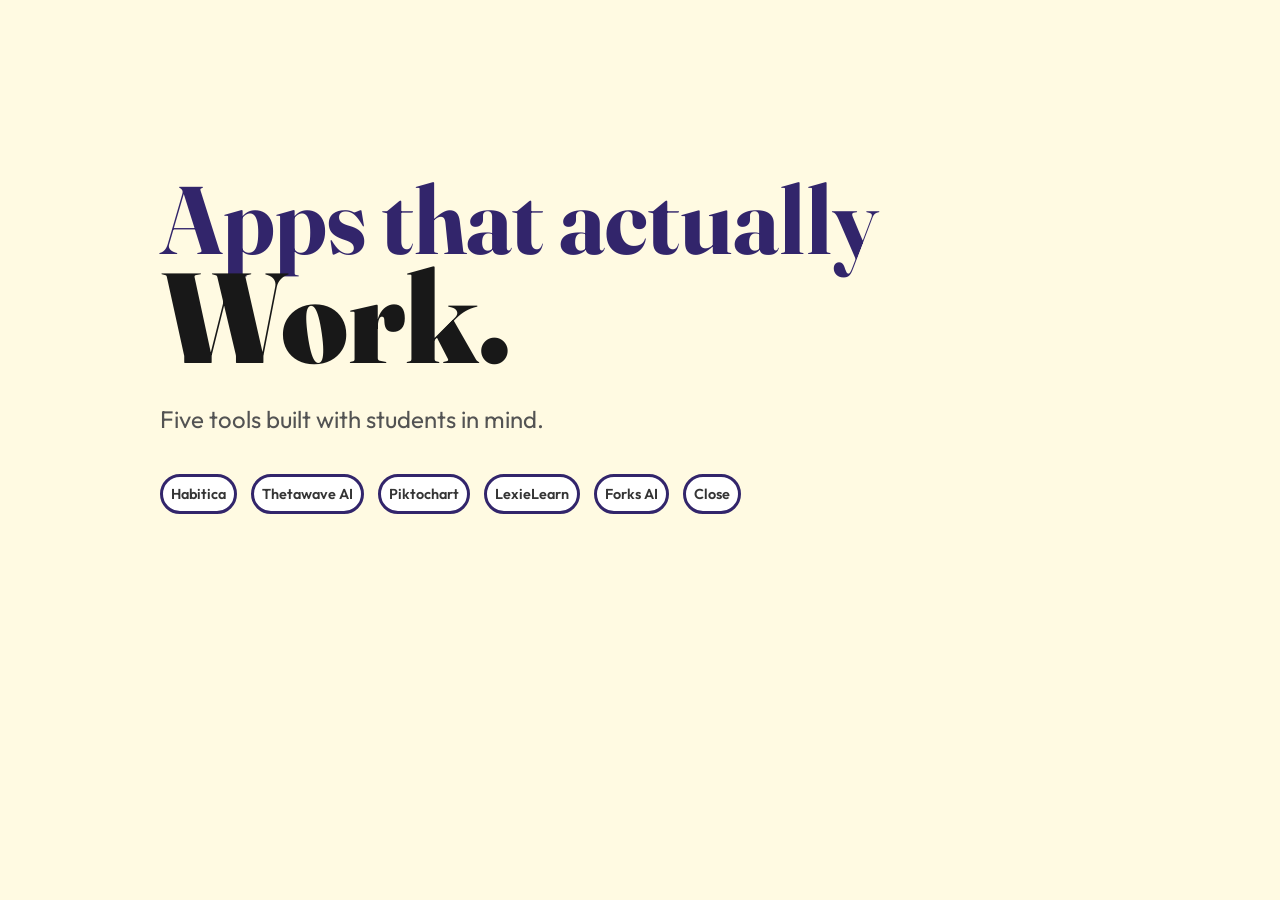
==== index.html @ 433251bd "Change title and help text in index.html Updated the title and adjusted the help text in the HTML fi" ====
<!DOCTYPE html>
<html lang="en">
<head>
    <meta charset="UTF-8">
    <meta name="viewport" content="width=device-width, initial-scale=1.0">
    <title>AppThatYouNeed</title>
    <style>
        @import url('https://fonts.googleapis.com/css2?family=Fraunces:ital,opsz,wght@0,9..144,400;0,9..144,700;0,9..144,900;1,9..144,600&display=swap');
        @import url('https://fonts.googleapis.com/css2?family=Outfit:wght@300;400;500;600;700&display=swap');
    
        body {
            background-color: #fffae2;
            font-family: Arial, sans-serif;
            margin: 0;
            padding: 0;
        } 
        .hero {
            font-family: 'Fraunces', serif;
            font-size: 6rem;
            font-weight: 700;
            color: #32256b;
            margin-top: 10rem;
            margin-left: 10rem;
        }
        .hero2 {
            font-family: 'Fraunces', serif;
            font-size: 8rem;
            font-weight: 900;
            color: #181818;
            position: relative;
            top: -2.5rem;
        }
        .help {
            font-family: 'Outfit', sans-serif;
            font-size: 1.5rem;
            color: #535353;
            position: relative;
            top: -6rem;
            margin-left: 10rem;
            max-width: 600px;
        }
        
        .side-panel {
        position: fixed;
        top: 7rem;
        right: 0;
        width: 300px;
        height: 400px;
        background-color: #fcf9ee;
        box-shadow: -5px 0 15px rgba(0, 0, 0, 0.1);
        padding: 40px;
        border-radius: 1rem;
        
        transform: translateX(130%); 
        
        transition: transform 0.3s ease-in-out; 
        z-index: 1000;
        }

        .side-panel.active {
        transform: rotate(350deg) translateX(20%);
        }
        .side-panel:hover {
        transform: rotate(355deg) scale(1.05);
        }
        button {
            font-family: 'Outfit', sans-serif;
            font-size: 0.9rem;
            background-color: #ffffff;
            color: #2b2b2b;
            border: 3px solid #32256b;
            border-radius: 5rem;
            padding: 0.5rem 1rem;
            font-weight: 600;
            cursor: pointer;
        }
        button:hover {
            background-color: #32256b;
            color: #ffffff;
        }
        .more-about-link,
        .try-it-link {
            display: inline-block;
            font-family: 'Outfit', sans-serif;
            font-size: 0.9rem;
            background-color: #ffffff;
            color: #2b2b2b;
            border: 3px solid #32256b;
            border-radius: 5rem;
            padding: 0.5rem 1rem;
            font-weight: 600;
            text-decoration: none;
            cursor: pointer;
        }
        .more-about-link:hover,
        .try-it-link:hover {
            background-color: #32256b;
            color: #ffffff;
        }
        .tool-button {
            font-family: 'Outfit', sans-serif;
            background-color: #ffffff;
            font-weight: 600;
            color: #353535;
            border: 3px solid #32256b;
            border-radius: 5rem;
            position: relative;
            margin-right: 0.6rem;
            top: -5rem;
            left: 10rem;
            padding: 0.5rem;
        }
        .tool-button:hover {
            background-color: #32256b;
            color: #ffffff;
            cursor: pointer;
        }
        img {
            width: 100px;
            height: 100px;
            border-radius: 1rem;
            margin-bottom: 1rem;
            box-shadow: 0 4px 8px rgba(0, 0, 0, 0.5);
        }
        .title {
            font-family: 'Fraunces', serif;
            font-size: 1.5rem;
            font-weight: 700;
            color: #32256b;
            margin-bottom: 0.5rem;
            position: relative;
            top: -1rem;
            text-indent: 1rem;
        }
        .description {
            font-family: 'Outfit', sans-serif;
            font-size: 1rem;
            color: #535353;
            position: relative;
            top: -1rem;
        }
    </style>
</head>
<body>
    <h1 class="hero">Apps that actually <br><span class="hero2">Work.</span></h1>
    <p class="help">Five tools built with students in mind.</p>
    
    <button class="tool-button" onclick="showPanel('panel-1')">Habitica</button>
    <button class="tool-button" onclick="showPanel('panel-2')">Thetawave AI</button>
    <button class="tool-button" onclick="showPanel('panel-3')">Piktochart</button>
    <button class="tool-button" onclick="showPanel('panel-4')">LexieLearn</button>
    <button class="tool-button" onclick="showPanel('panel-5')">Forks AI</button>
    <button class="tool-button" onclick="closeAllPanels()">Close</button>

    <div id="panel-1" class="side-panel">
    <img src="habitica.jpg" alt="HabiticaLogo">
    <h2 class="title">Habitica</h2>
    <p class="description">This is a simple description for Habitica.</p>
    <a class="more-about-link" href="habitica.html">More about Habitica</a>
    <a class="try-it-link" href="https://habitica.com/static/home">Try It Now</a>
    </div>

    <div id="panel-2" class="side-panel">
    <img src="thetawave.jpg" alt="ThetawaveAILogo">
    <h2 class="title">Thetawave AI</h2>
    <p class="description">This is a simple description for Thetawave AI.</p>
    <a class="more-about-link" href="thetawave.html">More about Thetawave AI</a>
    <a class="try-it-link" href="https://thetawave.ai/">Try It Now</a>
    </div>

    <div id="panel-3" class="side-panel">
    <img src="piktochart.jpg" alt="PiktochartLogo">
    <h2 class="title">Piktochart</h2>
    <p class="description">This is a simple description for Piktochart.</p>
    <a class="more-about-link" href="piktochart.html">More about Piktochart</a>
    <a class="try-it-link" href="https://piktochart.com/?nab=1">Try It Now</a>
    </div>

    <div id="panel-4" class="side-panel">
    <img src="lexielearn.jpg" alt="LexieLearnLogo">
    <h2 class="title">LexieLearn</h2>
    <p class="description">This is a simple description for LexieLearn.</p>
    <a class="more-about-link" href="lexielearn.html">More about LexieLearn</a>
    <a class="try-it-link" href="https://www.lexielearn.com/">Try It Now</a>
    </div>

    <div id="panel-5" class="side-panel">
    <img src="forks.jpg" alt="ForksAILogo">
    <h2 class="title">Forks AI</h2>
    <p class="description">This is a simple description for Forks AI.</p>
    <a class="more-about-link" href="forks.html">More about Forks AI</a>
    <a class="try-it-link" href="https://forksai.app/">Try It Now</a>
    </div>
    <script>
        function showPanel(targetId) {
        const panels = document.querySelectorAll('.side-panel');
        
        panels.forEach(panel => {
            panel.classList.remove('active');
        });

        const targetPanel = document.getElementById(targetId);
        if (targetPanel) {
            targetPanel.classList.add('active');
        }
        }

        function closeAllPanels() {
        const panels = document.querySelectorAll('.side-panel');
        panels.forEach(panel => {
            panel.classList.remove('active');
        });
        }
    </script>
</body>
</html>
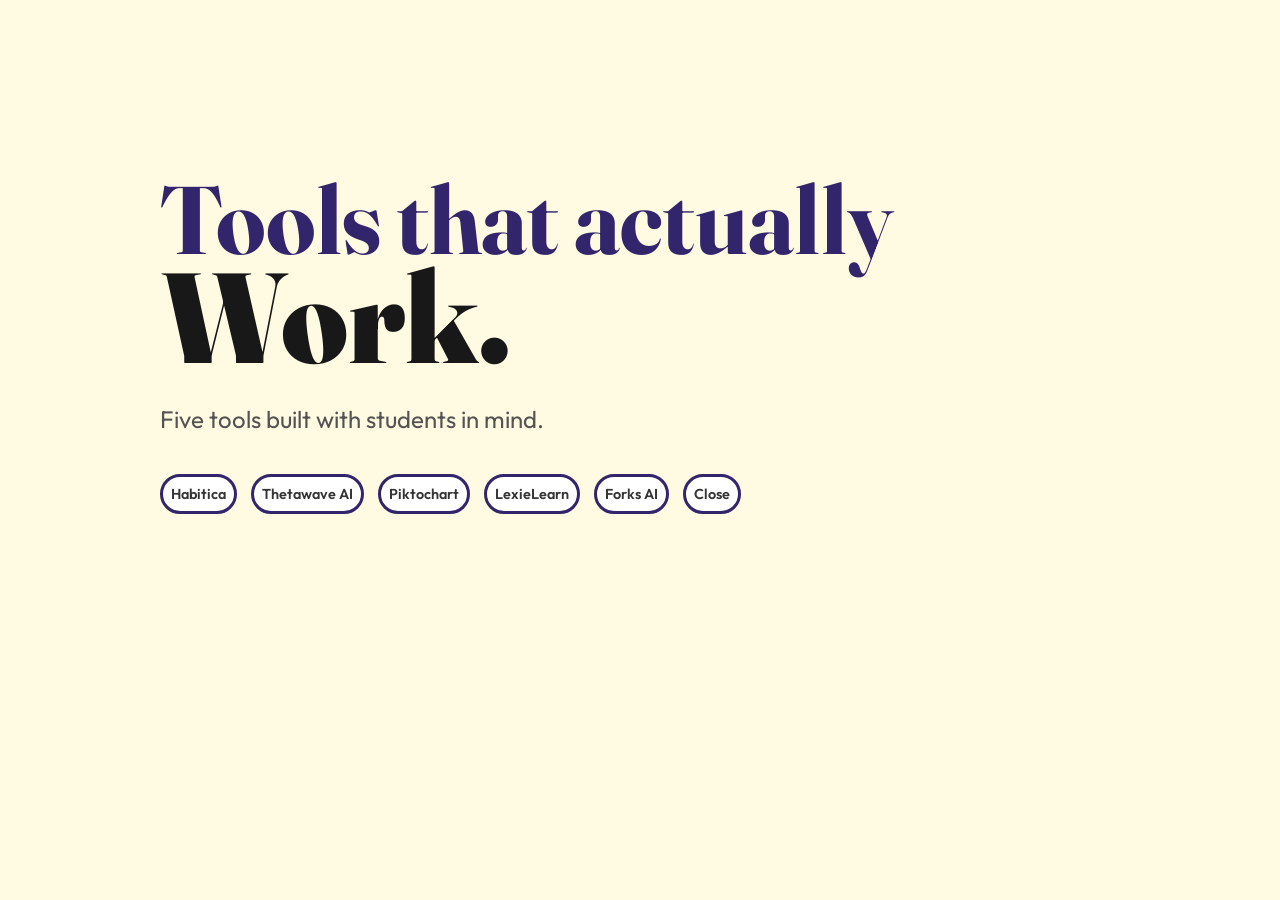
==== commit b0919b53: "Update index.html" ====
--- a/index.html
+++ b/index.html
@@ -142,7 +142,7 @@
     </style>
 </head>
 <body>
-    <h1 class="hero">Apps that actually <br><span class="hero2">Work.</span></h1>
+    <h1 class="hero">Tools that actually <br><span class="hero2">Work.</span></h1>
     <p class="help">Five tools built with students in mind.</p>
     
     <button class="tool-button" onclick="showPanel('panel-1')">Habitica</button>
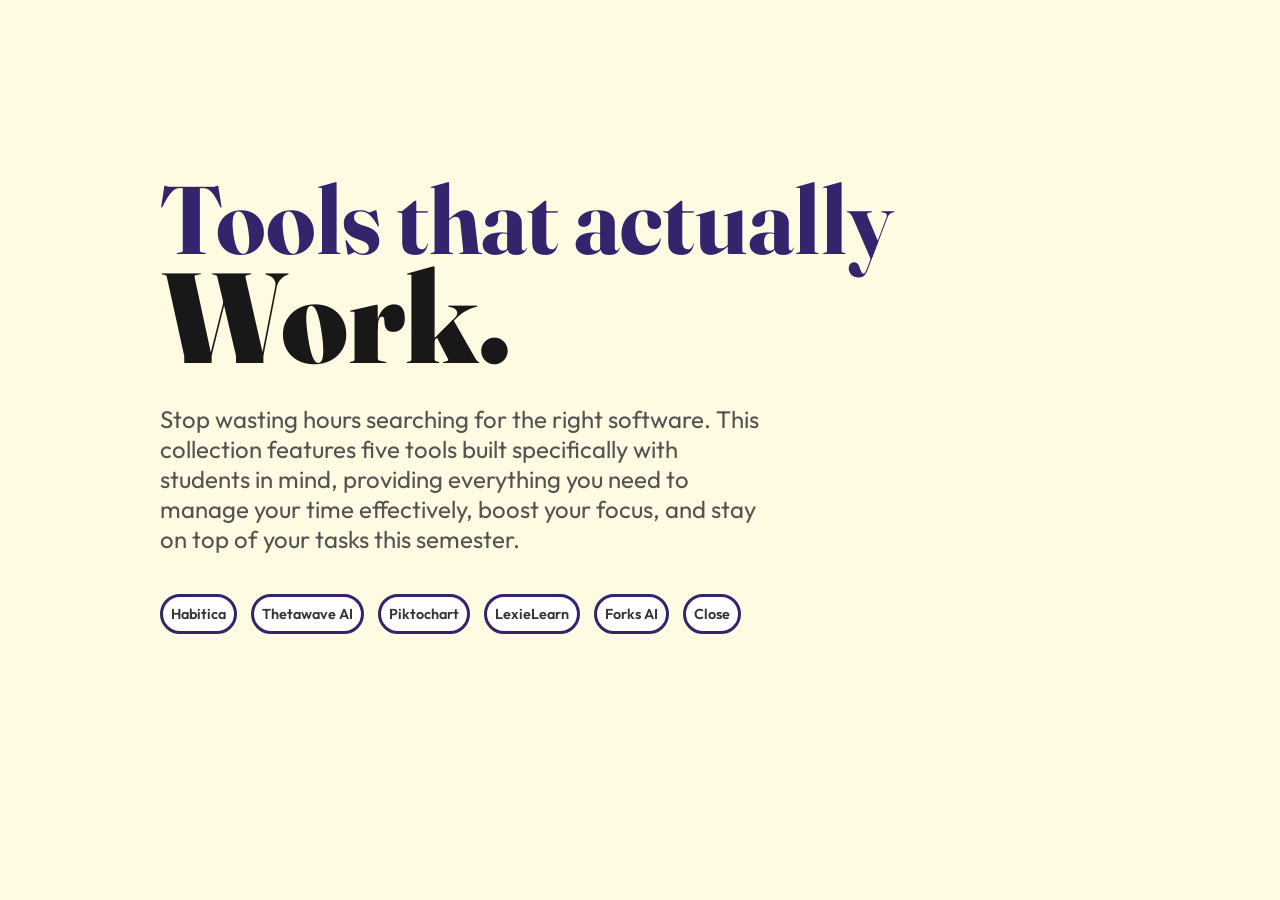
==== commit b3cddc15: "Update index.html" ====
--- a/index.html
+++ b/index.html
@@ -143,7 +143,7 @@
 </head>
 <body>
     <h1 class="hero">Tools that actually <br><span class="hero2">Work.</span></h1>
-    <p class="help">Five tools built with students in mind.</p>
+    <p class="help">Stop wasting hours searching for the right software. This collection features five tools built specifically with students in mind, providing everything you need to manage your time effectively, boost your focus, and stay on top of your tasks this semester.</p>
     
     <button class="tool-button" onclick="showPanel('panel-1')">Habitica</button>
     <button class="tool-button" onclick="showPanel('panel-2')">Thetawave AI</button>
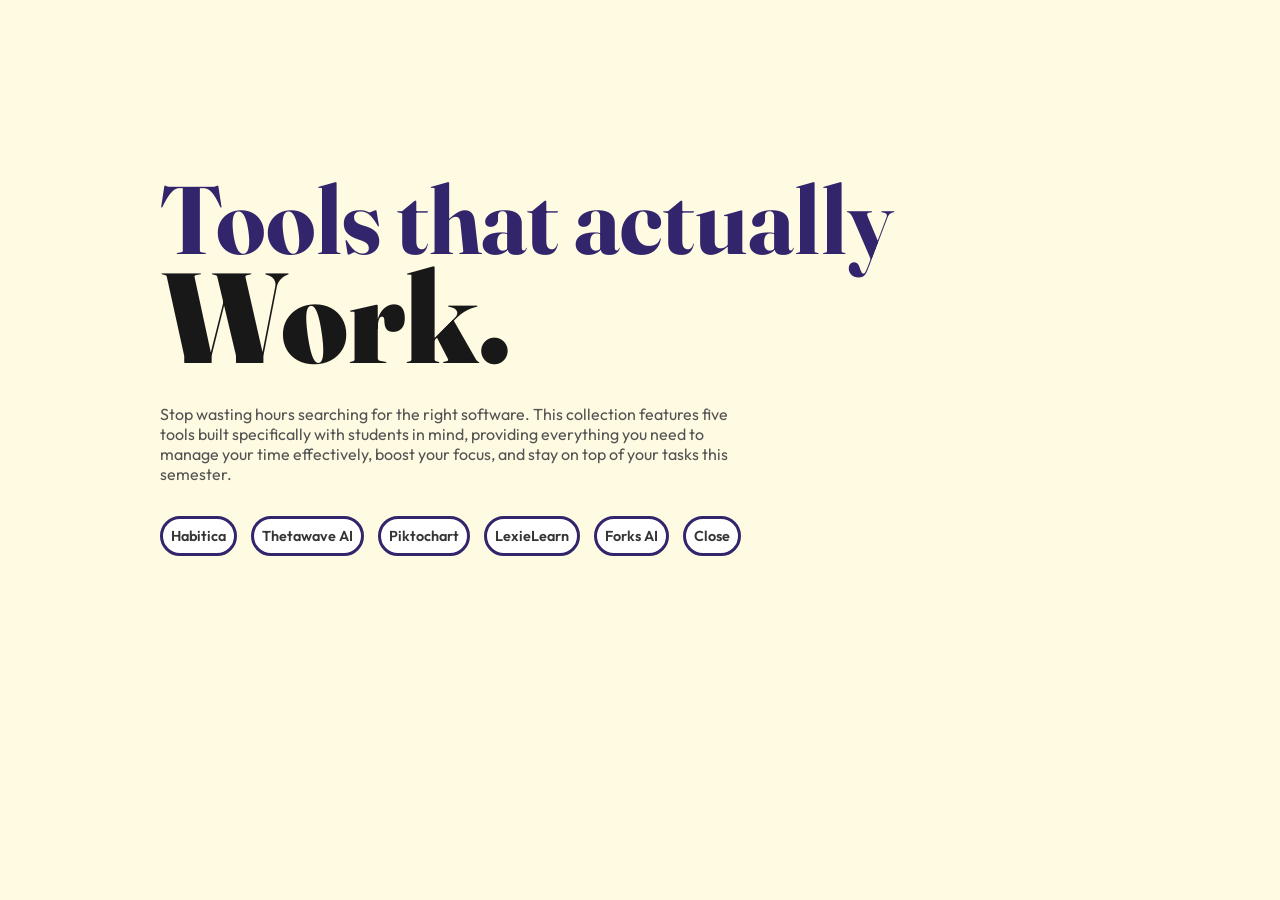
==== commit 4bac114c: "Update index.html" ====
--- a/index.html
+++ b/index.html
@@ -3,7 +3,7 @@
 <head>
     <meta charset="UTF-8">
     <meta name="viewport" content="width=device-width, initial-scale=1.0">
-    <title>AppThatYouNeed</title>
+    <title>ToolsThatYouNeed</title>
     <style>
         @import url('https://fonts.googleapis.com/css2?family=Fraunces:ital,opsz,wght@0,9..144,400;0,9..144,700;0,9..144,900;1,9..144,600&display=swap');
         @import url('https://fonts.googleapis.com/css2?family=Outfit:wght@300;400;500;600;700&display=swap');
@@ -32,7 +32,7 @@
         }
         .help {
             font-family: 'Outfit', sans-serif;
-            font-size: 1.5rem;
+            font-size: 1rem;
             color: #535353;
             position: relative;
             top: -6rem;
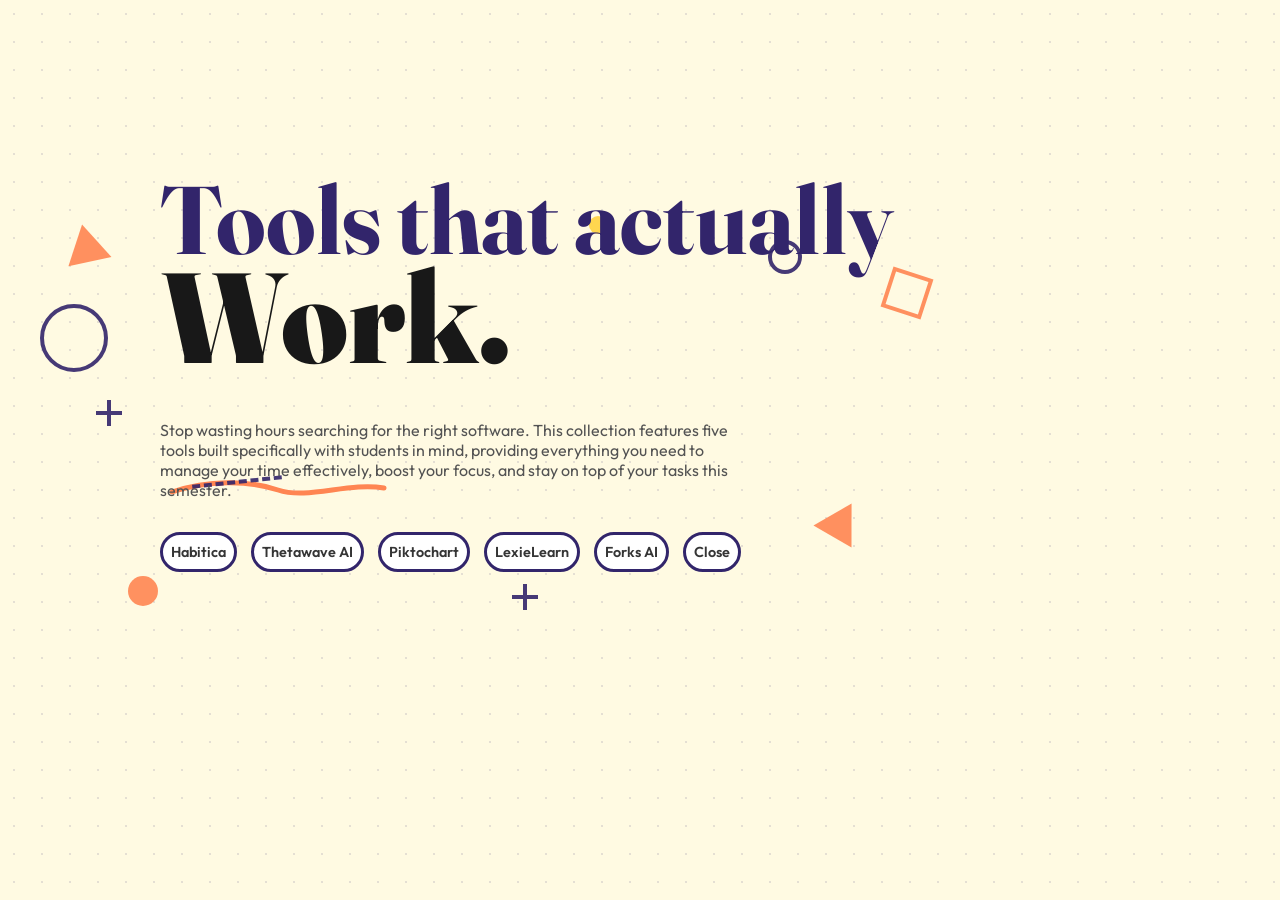
==== commit cf8e9ce8: "Add files via upload" ====
--- a/index.html
+++ b/index.html
@@ -3,7 +3,7 @@
 <head>
     <meta charset="UTF-8">
     <meta name="viewport" content="width=device-width, initial-scale=1.0">
-    <title>ToolsThatYouNeed</title>
+    <title>AppThatYouNeed</title>
     <style>
         @import url('https://fonts.googleapis.com/css2?family=Fraunces:ital,opsz,wght@0,9..144,400;0,9..144,700;0,9..144,900;1,9..144,600&display=swap');
         @import url('https://fonts.googleapis.com/css2?family=Outfit:wght@300;400;500;600;700&display=swap');
@@ -13,7 +13,97 @@
             font-family: Arial, sans-serif;
             margin: 0;
             padding: 0;
-        } 
+            overflow-x: hidden;
+            position: relative;
+            background-image:
+                radial-gradient(circle, rgba(50,37,107,0.13) 1.4px, transparent 1.4px);
+            background-size: 28px 28px;
+        }
+
+        /* ---- Decorative geometry layer ---- */
+        .geo-field {
+            position: absolute;
+            top: 0;
+            left: 0;
+            width: 100%;
+            height: 100%;
+            overflow: hidden;
+            pointer-events: none;
+            z-index: 0;
+        }
+        .geo {
+            position: absolute;
+            opacity: 0.9;
+        }
+        .geo-triangle {
+            width: 0;
+            height: 0;
+            border-left: 22px solid transparent;
+            border-right: 22px solid transparent;
+            border-bottom: 38px solid #ff8552;
+        }
+        .geo-circle-outline {
+            border-radius: 50%;
+            border: 4px solid #32256b;
+        }
+        .geo-circle-fill {
+            border-radius: 50%;
+            background-color: #ffd23f;
+        }
+        .geo-square {
+            border: 4px solid #ff8552;
+            transform: rotate(18deg);
+        }
+        .geo-plus {
+            position: absolute;
+        }
+        .geo-plus::before,
+        .geo-plus::after {
+            content: "";
+            position: absolute;
+            background-color: #32256b;
+        }
+        .geo-plus::before {
+            width: 26px;
+            height: 4px;
+            top: 11px;
+            left: 0;
+        }
+        .geo-plus::after {
+            width: 4px;
+            height: 26px;
+            top: 0;
+            left: 11px;
+        }
+        .geo-dash {
+            border-bottom: 4px dashed #32256b;
+        }
+
+        @keyframes drift {
+            0%, 100% { transform: translateY(0) rotate(var(--r, 0deg)); }
+            50% { transform: translateY(-16px) rotate(var(--r, 0deg)); }
+        }
+        @keyframes spin-slow {
+            from { transform: rotate(0deg); }
+            to { transform: rotate(360deg); }
+        }
+        .geo-float { animation: drift 6s ease-in-out infinite; }
+        .geo-spin { animation: spin-slow 18s linear infinite; }
+
+        @media (prefers-reduced-motion: reduce) {
+            .geo-float, .geo-spin { animation: none; }
+        }
+
+        .hero, .help, .tool-button {
+            position: relative;
+            z-index: 1;
+        }
+
+        .scribble-underline {
+            display: block;
+            margin-top: -1.5rem;
+            margin-left: 10.5rem;
+        }
         .hero {
             font-family: 'Fraunces', serif;
             font-size: 6rem;
@@ -132,6 +222,41 @@
             top: -1rem;
             text-indent: 1rem;
         }
+        .side-panel {
+            overflow: visible;
+        }
+        .logo-frame {
+            position: relative;
+            width: 100px;
+            margin-bottom: 1rem;
+        }
+        .logo-frame::before {
+            content: "";
+            position: absolute;
+            top: 10px;
+            left: -10px;
+            width: 100px;
+            height: 100px;
+            border: 4px solid #ff8552;
+            border-radius: 1rem;
+            transform: rotate(-8deg);
+            z-index: 0;
+        }
+        .logo-frame img {
+            position: relative;
+            z-index: 1;
+            margin-bottom: 0;
+        }
+        .side-panel::after {
+            content: "";
+            position: absolute;
+            width: 14px;
+            height: 14px;
+            border-radius: 50%;
+            background-color: #ffd23f;
+            bottom: 30px;
+            right: 24px;
+        }
         .description {
             font-family: 'Outfit', sans-serif;
             font-size: 1rem;
@@ -142,7 +267,23 @@
     </style>
 </head>
 <body>
+    <div class="geo-field" aria-hidden="true">
+        <div class="geo geo-triangle geo-float" style="top: 4rem; left: 4rem; --r: -12deg; transform: rotate(-12deg);"></div>
+        <div class="geo geo-circle-outline geo-float" style="width: 60px; height: 60px; top: 9rem; left: 2.5rem; animation-delay: .8s;"></div>
+        <div class="geo geo-circle-fill geo-float" style="width: 18px; height: 18px; top: 3.5rem; left: 46%; animation-delay: 1.4s;"></div>
+        <div class="geo geo-plus geo-float" style="top: 15rem; left: 6rem; animation-delay: .3s;"></div>
+        <div class="geo geo-square geo-spin" style="width: 34px; height: 34px; top: 7rem; right: 22rem;"></div>
+        <div class="geo geo-triangle geo-float" style="top: 22rem; right: 26rem; transform: rotate(150deg); animation-delay: 1.1s;"></div>
+        <div class="geo geo-circle-fill geo-float" style="width: 30px; height: 30px; background-color: #ff8552; top: 26rem; left: 8rem; animation-delay: .6s;"></div>
+        <div class="geo geo-dash" style="width: 90px; top: 20rem; left: 12rem; transform: rotate(-6deg);"></div>
+        <div class="geo geo-plus geo-float" style="top: 26.5rem; left: 40%; animation-delay: 1.6s;"></div>
+        <div class="geo geo-circle-outline geo-float" style="width: 26px; height: 26px; top: 5rem; left: 60%; animation-delay: 1.9s;"></div>
+    </div>
+
     <h1 class="hero">Tools that actually <br><span class="hero2">Work.</span></h1>
+    <svg class="scribble-underline" width="220" height="24" viewBox="0 0 220 24" fill="none" xmlns="http://www.w3.org/2000/svg" aria-hidden="true">
+        <path d="M4 16C40 4 80 4 110 14C140 24 180 6 216 12" stroke="#ff8552" stroke-width="5" stroke-linecap="round"/>
+    </svg>
     <p class="help">Stop wasting hours searching for the right software. This collection features five tools built specifically with students in mind, providing everything you need to manage your time effectively, boost your focus, and stay on top of your tasks this semester.</p>
     
     <button class="tool-button" onclick="showPanel('panel-1')">Habitica</button>
@@ -153,7 +294,7 @@
     <button class="tool-button" onclick="closeAllPanels()">Close</button>
 
     <div id="panel-1" class="side-panel">
-    <img src="habitica.jpg" alt="HabiticaLogo">
+    <div class="logo-frame"><img src="habitica.jpg" alt="HabiticaLogo"></div>
     <h2 class="title">Habitica</h2>
     <p class="description">This is a simple description for Habitica.</p>
     <a class="more-about-link" href="habitica.html">More about Habitica</a>
@@ -161,7 +302,7 @@
     </div>
 
     <div id="panel-2" class="side-panel">
-    <img src="thetawave.jpg" alt="ThetawaveAILogo">
+    <div class="logo-frame"><img src="thetawave.jpg" alt="ThetawaveAILogo"></div>
     <h2 class="title">Thetawave AI</h2>
     <p class="description">This is a simple description for Thetawave AI.</p>
     <a class="more-about-link" href="thetawave.html">More about Thetawave AI</a>
@@ -169,7 +310,7 @@
     </div>
 
     <div id="panel-3" class="side-panel">
-    <img src="piktochart.jpg" alt="PiktochartLogo">
+    <div class="logo-frame"><img src="piktochart.jpg" alt="PiktochartLogo"></div>
     <h2 class="title">Piktochart</h2>
     <p class="description">This is a simple description for Piktochart.</p>
     <a class="more-about-link" href="piktochart.html">More about Piktochart</a>
@@ -177,7 +318,7 @@
     </div>
 
     <div id="panel-4" class="side-panel">
-    <img src="lexielearn.jpg" alt="LexieLearnLogo">
+    <div class="logo-frame"><img src="lexielearn.jpg" alt="LexieLearnLogo"></div>
     <h2 class="title">LexieLearn</h2>
     <p class="description">This is a simple description for LexieLearn.</p>
     <a class="more-about-link" href="lexielearn.html">More about LexieLearn</a>
@@ -185,7 +326,7 @@
     </div>
 
     <div id="panel-5" class="side-panel">
-    <img src="forks.jpg" alt="ForksAILogo">
+    <div class="logo-frame"><img src="forks.jpg" alt="ForksAILogo"></div>
     <h2 class="title">Forks AI</h2>
     <p class="description">This is a simple description for Forks AI.</p>
     <a class="more-about-link" href="forks.html">More about Forks AI</a>
@@ -213,4 +354,4 @@
         }
     </script>
 </body>
-</html>
+</html>
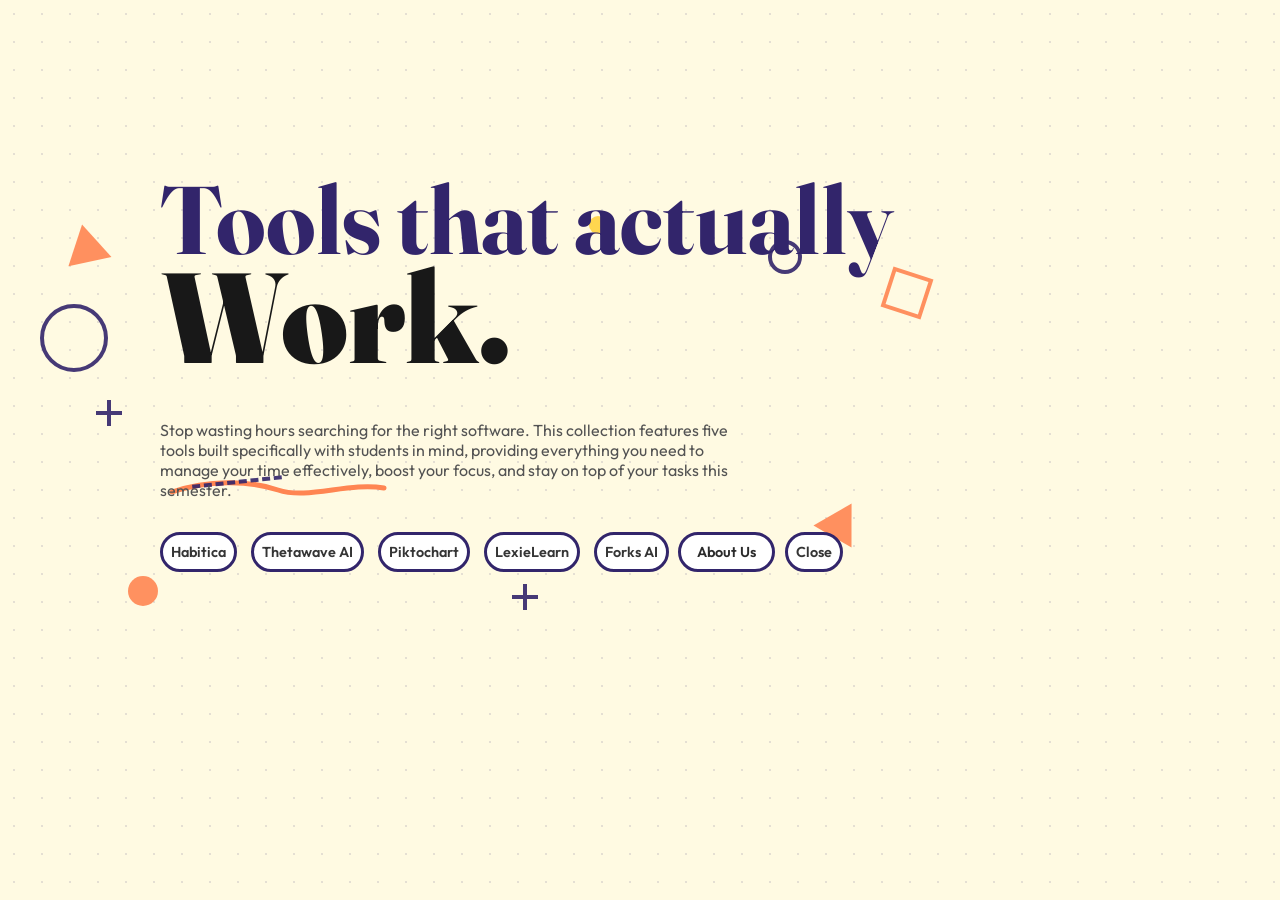
==== commit 91bc9e38: "Add files via upload" ====
--- a/index.html
+++ b/index.html
@@ -3,7 +3,7 @@
 <head>
     <meta charset="UTF-8">
     <meta name="viewport" content="width=device-width, initial-scale=1.0">
-    <title>AppThatYouNeed</title>
+    <title>ToolsThatYouNeed</title>
     <style>
         @import url('https://fonts.googleapis.com/css2?family=Fraunces:ital,opsz,wght@0,9..144,400;0,9..144,700;0,9..144,900;1,9..144,600&display=swap');
         @import url('https://fonts.googleapis.com/css2?family=Outfit:wght@300;400;500;600;700&display=swap');
@@ -168,8 +168,7 @@
             background-color: #32256b;
             color: #ffffff;
         }
-        .more-about-link,
-        .try-it-link {
+        .link-button {
             display: inline-block;
             font-family: 'Outfit', sans-serif;
             font-size: 0.9rem;
@@ -182,8 +181,7 @@
             text-decoration: none;
             cursor: pointer;
         }
-        .more-about-link:hover,
-        .try-it-link:hover {
+        .link-button:hover {
             background-color: #32256b;
             color: #ffffff;
         }
@@ -291,46 +289,47 @@
     <button class="tool-button" onclick="showPanel('panel-3')">Piktochart</button>
     <button class="tool-button" onclick="showPanel('panel-4')">LexieLearn</button>
     <button class="tool-button" onclick="showPanel('panel-5')">Forks AI</button>
+    <a class="link-button" href="aboutus.html" style="position: relative; top: -5rem; left: 9.7rem;">About Us</a>
     <button class="tool-button" onclick="closeAllPanels()">Close</button>
 
     <div id="panel-1" class="side-panel">
     <div class="logo-frame"><img src="habitica.jpg" alt="HabiticaLogo"></div>
     <h2 class="title">Habitica</h2>
     <p class="description">This is a simple description for Habitica.</p>
-    <a class="more-about-link" href="habitica.html">More about Habitica</a>
-    <a class="try-it-link" href="https://habitica.com/static/home">Try It Now</a>
+    <a class="link-button" href="habitica.html">More about Habitica</a>
+    <a class="link-button" href="https://habitica.com/static/home">Try It Now</a>
     </div>
 
     <div id="panel-2" class="side-panel">
     <div class="logo-frame"><img src="thetawave.jpg" alt="ThetawaveAILogo"></div>
     <h2 class="title">Thetawave AI</h2>
     <p class="description">This is a simple description for Thetawave AI.</p>
-    <a class="more-about-link" href="thetawave.html">More about Thetawave AI</a>
-    <a class="try-it-link" href="https://thetawave.ai/">Try It Now</a>
+    <a class="link-button" href="thetawave.html">More about Thetawave AI</a>
+    <a class="link-button" href="https://thetawave.ai/">Try It Now</a>
     </div>
 
     <div id="panel-3" class="side-panel">
     <div class="logo-frame"><img src="piktochart.jpg" alt="PiktochartLogo"></div>
     <h2 class="title">Piktochart</h2>
     <p class="description">This is a simple description for Piktochart.</p>
-    <a class="more-about-link" href="piktochart.html">More about Piktochart</a>
-    <a class="try-it-link" href="https://piktochart.com/?nab=1">Try It Now</a>
+    <a class="link-button" href="piktochart.html">More about Piktochart</a>
+    <a class="link-button" href="https://piktochart.com/?nab=1">Try It Now</a>
     </div>
 
     <div id="panel-4" class="side-panel">
     <div class="logo-frame"><img src="lexielearn.jpg" alt="LexieLearnLogo"></div>
     <h2 class="title">LexieLearn</h2>
     <p class="description">This is a simple description for LexieLearn.</p>
-    <a class="more-about-link" href="lexielearn.html">More about LexieLearn</a>
-    <a class="try-it-link" href="https://www.lexielearn.com/">Try It Now</a>
+    <a class="link-button" href="lexielearn.html">More about LexieLearn</a>
+    <a class="link-button" href="https://www.lexielearn.com/">Try It Now</a>
     </div>
 
     <div id="panel-5" class="side-panel">
     <div class="logo-frame"><img src="forks.jpg" alt="ForksAILogo"></div>
     <h2 class="title">Forks AI</h2>
     <p class="description">This is a simple description for Forks AI.</p>
-    <a class="more-about-link" href="forks.html">More about Forks AI</a>
-    <a class="try-it-link" href="https://forksai.app/">Try It Now</a>
+    <a class="link-button" href="forks.html">More about Forks AI</a>
+    <a class="link-button" href="https://forksai.app/">Try It Now</a>
     </div>
     <script>
         function showPanel(targetId) {
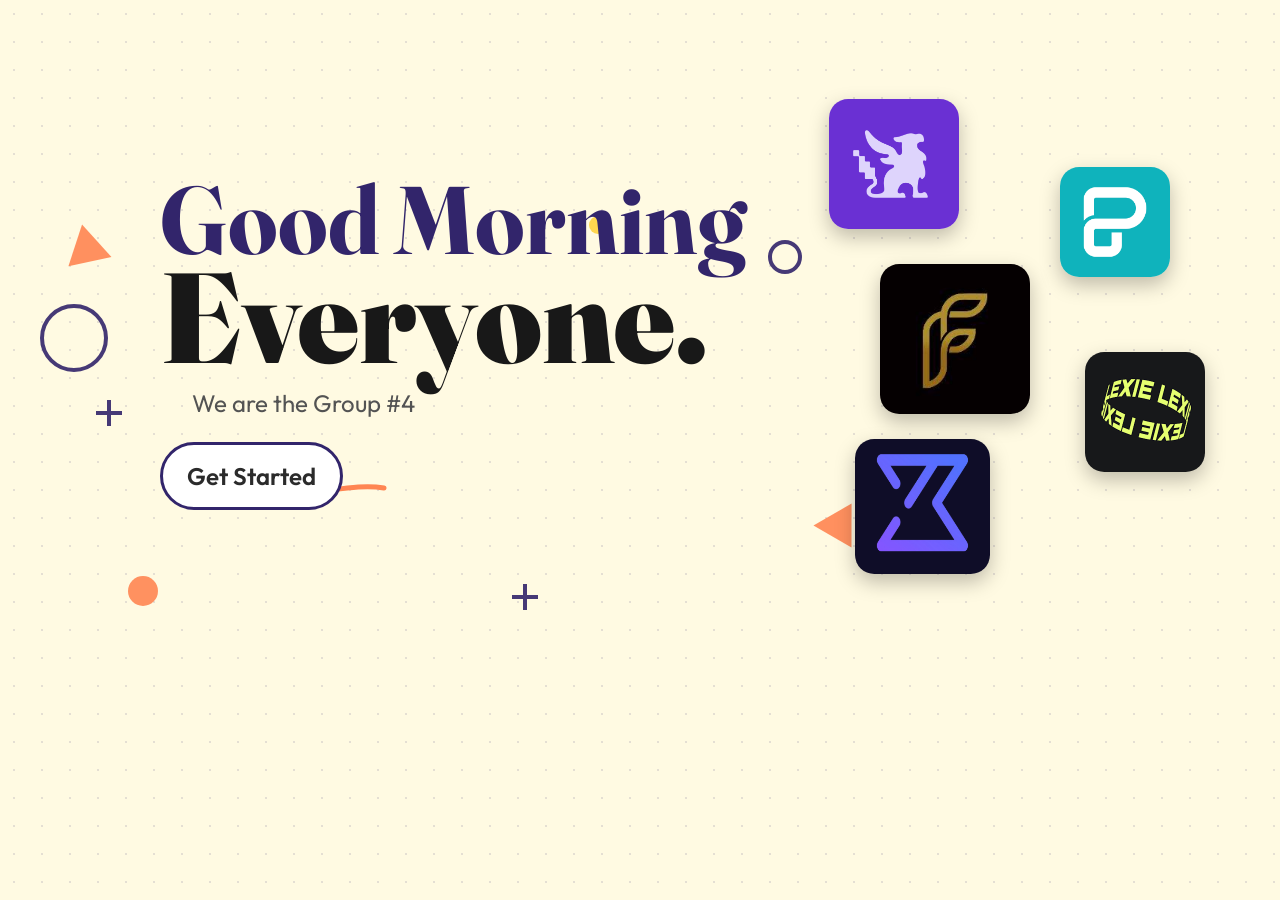
==== commit caf8a8aa: "Add files via upload" ====
--- a/index.html
+++ b/index.html
@@ -3,7 +3,7 @@
 <head>
     <meta charset="UTF-8">
     <meta name="viewport" content="width=device-width, initial-scale=1.0">
-    <title>ToolsThatYouNeed</title>
+    <title>LandingPage</title>
     <style>
         @import url('https://fonts.googleapis.com/css2?family=Fraunces:ital,opsz,wght@0,9..144,400;0,9..144,700;0,9..144,900;1,9..144,600&display=swap');
         @import url('https://fonts.googleapis.com/css2?family=Outfit:wght@300;400;500;600;700&display=swap');
@@ -122,12 +122,13 @@
         }
         .help {
             font-family: 'Outfit', sans-serif;
-            font-size: 1rem;
+            font-size: 1.5rem;
             color: #535353;
             position: relative;
-            top: -6rem;
+            top: -8.5rem;
             margin-left: 10rem;
             max-width: 600px;
+            text-indent: 2rem;
         }
         
         .side-panel {
@@ -153,118 +154,62 @@
         .side-panel:hover {
         transform: rotate(355deg) scale(1.05);
         }
-        button {
+        .link-button {
+            display: inline-block;
             font-family: 'Outfit', sans-serif;
-            font-size: 0.9rem;
+            font-size: 1.5rem;
             background-color: #ffffff;
             color: #2b2b2b;
             border: 3px solid #32256b;
-            border-radius: 5rem;
-            padding: 0.5rem 1rem;
-            font-weight: 600;
-            cursor: pointer;
-        }
-        button:hover {
-            background-color: #32256b;
-            color: #ffffff;
-        }
-        .link-button {
-            display: inline-block;
-            font-family: 'Outfit', sans-serif;
-            font-size: 0.9rem;
-            background-color: #ffffff;
-            color: #2b2b2b;
-            border: 3px solid #32256b;
-            border-radius: 5rem;
-            padding: 0.5rem 1rem;
+            border-radius: 10rem;
+            margin-left: 10rem;
+            padding: 1rem 1.5rem;
             font-weight: 600;
             text-decoration: none;
             cursor: pointer;
+            position: relative;
+            top: -8.5rem;
         }
         .link-button:hover {
             background-color: #32256b;
             color: #ffffff;
         }
-        .tool-button {
-            font-family: 'Outfit', sans-serif;
-            background-color: #ffffff;
-            font-weight: 600;
-            color: #353535;
-            border: 3px solid #32256b;
-            border-radius: 5rem;
-            position: relative;
-            margin-right: 0.6rem;
-            top: -5rem;
-            left: 10rem;
-            padding: 0.5rem;
-        }
-        .tool-button:hover {
-            background-color: #32256b;
-            color: #ffffff;
-            cursor: pointer;
-        }
-        img {
-            width: 100px;
-            height: 100px;
-            border-radius: 1rem;
-            margin-bottom: 1rem;
-            box-shadow: 0 4px 8px rgba(0, 0, 0, 0.5);
-        }
-        .title {
-            font-family: 'Fraunces', serif;
-            font-size: 1.5rem;
-            font-weight: 700;
-            color: #32256b;
-            margin-bottom: 0.5rem;
-            position: relative;
-            top: -1rem;
-            text-indent: 1rem;
-        }
-        .side-panel {
-            overflow: visible;
-        }
-        .logo-frame {
-            position: relative;
-            width: 100px;
-            margin-bottom: 1rem;
-        }
-        .logo-frame::before {
-            content: "";
-            position: absolute;
-            top: 10px;
-            left: -10px;
-            width: 100px;
-            height: 100px;
-            border: 4px solid #ff8552;
-            border-radius: 1rem;
-            transform: rotate(-8deg);
-            z-index: 0;
-        }
-        .logo-frame img {
-            position: relative;
+
+        /* ---- Floating "dancing" images ---- */
+        .dance-field {
+            position: absolute;
+            top: -100px;
+            right: -10px;
+            width: 40%;
+            height: 100%;
+            pointer-events: none;
             z-index: 1;
-            margin-bottom: 0;
-        }
-        .side-panel::after {
-            content: "";
-            position: absolute;
-            width: 14px;
-            height: 14px;
-            border-radius: 50%;
-            background-color: #ffd23f;
-            bottom: 30px;
-            right: 24px;
-        }
-        .description {
-            font-family: 'Outfit', sans-serif;
-            font-size: 1rem;
-            color: #535353;
-            position: relative;
-            top: -1rem;
+        }
+        .dance-img {
+            position: absolute;
+            width: 130px;
+            height: 130px;
+            object-fit: cover;
+            border-radius: 1.2rem;
+            box-shadow: 0 8px 20px rgba(0, 0, 0, 0.25);
+            animation: dance 7s ease-in-out infinite;
+        }
+
+        @keyframes dance {
+            0%   { transform: translate(0, 0) rotate(var(--r, 0deg)); }
+            25%  { transform: translate(12px, -18px) rotate(calc(var(--r, 0deg) + 4deg)); }
+            50%  { transform: translate(-8px, -6px) rotate(calc(var(--r, 0deg) - 3deg)); }
+            75%  { transform: translate(10px, 10px) rotate(calc(var(--r, 0deg) + 2deg)); }
+            100% { transform: translate(0, 0) rotate(var(--r, 0deg)); }
+        }
+
+        @media (prefers-reduced-motion: reduce) {
+            .dance-img { animation: none; }
         }
     </style>
 </head>
 <body>
+    <script src="loading-screen.js" defer></script>
     <div class="geo-field" aria-hidden="true">
         <div class="geo geo-triangle geo-float" style="top: 4rem; left: 4rem; --r: -12deg; transform: rotate(-12deg);"></div>
         <div class="geo geo-circle-outline geo-float" style="width: 60px; height: 60px; top: 9rem; left: 2.5rem; animation-delay: .8s;"></div>
@@ -278,79 +223,19 @@
         <div class="geo geo-circle-outline geo-float" style="width: 26px; height: 26px; top: 5rem; left: 60%; animation-delay: 1.9s;"></div>
     </div>
 
-    <h1 class="hero">Tools that actually <br><span class="hero2">Work.</span></h1>
+    <h1 class="hero">Good Morning <br><span class="hero2">Everyone.</span></h1>
     <svg class="scribble-underline" width="220" height="24" viewBox="0 0 220 24" fill="none" xmlns="http://www.w3.org/2000/svg" aria-hidden="true">
         <path d="M4 16C40 4 80 4 110 14C140 24 180 6 216 12" stroke="#ff8552" stroke-width="5" stroke-linecap="round"/>
     </svg>
-    <p class="help">Stop wasting hours searching for the right software. This collection features five tools built specifically with students in mind, providing everything you need to manage your time effectively, boost your focus, and stay on top of your tasks this semester.</p>
-    
-    <button class="tool-button" onclick="showPanel('panel-1')">Habitica</button>
-    <button class="tool-button" onclick="showPanel('panel-2')">Thetawave AI</button>
-    <button class="tool-button" onclick="showPanel('panel-3')">Piktochart</button>
-    <button class="tool-button" onclick="showPanel('panel-4')">LexieLearn</button>
-    <button class="tool-button" onclick="showPanel('panel-5')">Forks AI</button>
-    <a class="link-button" href="aboutus.html" style="position: relative; top: -5rem; left: 9.7rem;">About Us</a>
-    <button class="tool-button" onclick="closeAllPanels()">Close</button>
-
-    <div id="panel-1" class="side-panel">
-    <div class="logo-frame"><img src="habitica.jpg" alt="HabiticaLogo"></div>
-    <h2 class="title">Habitica</h2>
-    <p class="description">This is a simple description for Habitica.</p>
-    <a class="link-button" href="habitica.html">More about Habitica</a>
-    <a class="link-button" href="https://habitica.com/static/home">Try It Now</a>
+    <p class="help">We are the Group #4</p>    
+    <a class="link-button" href="aboutus.html">Get Started</a>
+
+    <div class="dance-field" aria-hidden="true">
+        <img class="dance-img" src="habitica.jpg" alt="" style="top: 8%;  left: 10%; width: 130px; height: 130px; --r: -6deg;  animation-delay: 0s;">
+        <img class="dance-img" src="piktochart.jpg" alt="" style="top: 22%; left: 55%; width: 110px; height: 110px; --r: 8deg;   animation-delay: 1.2s;">
+        <img class="dance-img" src="forks.jpg" alt="" style="top: 42%; left: 20%; width: 150px; height: 150px; --r: -4deg;  animation-delay: 2.4s;">
+        <img class="dance-img" src="lexielearn.jpg" alt="" style="top: 60%; left: 60%; width: 120px; height: 120px; --r: 5deg;   animation-delay: 3.6s;">
+        <img class="dance-img" src="thetawave.jpg" alt="" style="top: 78%; left: 15%; width: 135px; height: 135px; --r: -8deg;  animation-delay: 4.8s;">
     </div>
-
-    <div id="panel-2" class="side-panel">
-    <div class="logo-frame"><img src="thetawave.jpg" alt="ThetawaveAILogo"></div>
-    <h2 class="title">Thetawave AI</h2>
-    <p class="description">This is a simple description for Thetawave AI.</p>
-    <a class="link-button" href="thetawave.html">More about Thetawave AI</a>
-    <a class="link-button" href="https://thetawave.ai/">Try It Now</a>
-    </div>
-
-    <div id="panel-3" class="side-panel">
-    <div class="logo-frame"><img src="piktochart.jpg" alt="PiktochartLogo"></div>
-    <h2 class="title">Piktochart</h2>
-    <p class="description">This is a simple description for Piktochart.</p>
-    <a class="link-button" href="piktochart.html">More about Piktochart</a>
-    <a class="link-button" href="https://piktochart.com/?nab=1">Try It Now</a>
-    </div>
-
-    <div id="panel-4" class="side-panel">
-    <div class="logo-frame"><img src="lexielearn.jpg" alt="LexieLearnLogo"></div>
-    <h2 class="title">LexieLearn</h2>
-    <p class="description">This is a simple description for LexieLearn.</p>
-    <a class="link-button" href="lexielearn.html">More about LexieLearn</a>
-    <a class="link-button" href="https://www.lexielearn.com/">Try It Now</a>
-    </div>
-
-    <div id="panel-5" class="side-panel">
-    <div class="logo-frame"><img src="forks.jpg" alt="ForksAILogo"></div>
-    <h2 class="title">Forks AI</h2>
-    <p class="description">This is a simple description for Forks AI.</p>
-    <a class="link-button" href="forks.html">More about Forks AI</a>
-    <a class="link-button" href="https://forksai.app/">Try It Now</a>
-    </div>
-    <script>
-        function showPanel(targetId) {
-        const panels = document.querySelectorAll('.side-panel');
-        
-        panels.forEach(panel => {
-            panel.classList.remove('active');
-        });
-
-        const targetPanel = document.getElementById(targetId);
-        if (targetPanel) {
-            targetPanel.classList.add('active');
-        }
-        }
-
-        function closeAllPanels() {
-        const panels = document.querySelectorAll('.side-panel');
-        panels.forEach(panel => {
-            panel.classList.remove('active');
-        });
-        }
-    </script>
 </body>
 </html>
